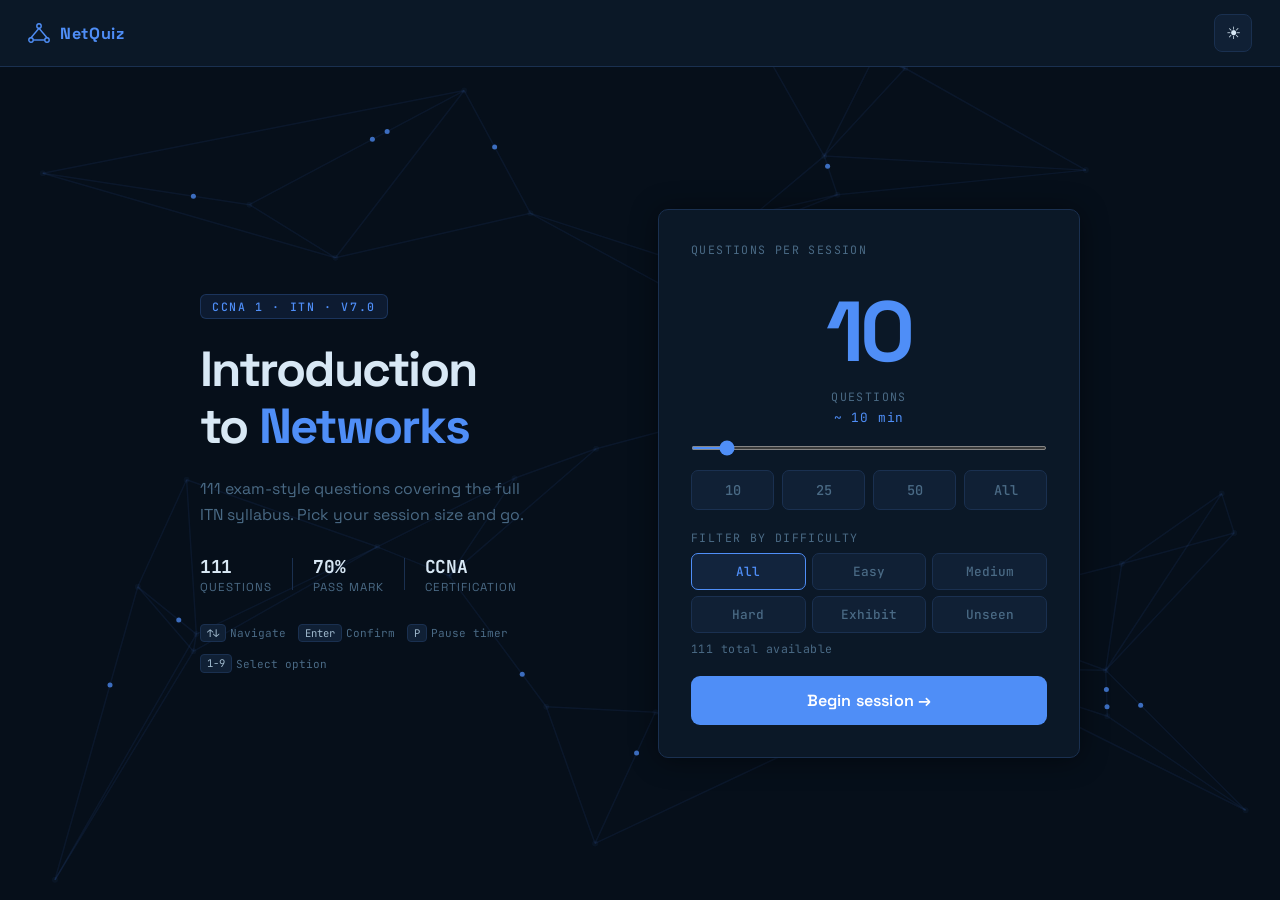
==== quiz-app/index.html @ 6df61c9c "Add Unseen badge to quiz card for unrated questions Shows a blue 'New' badge in the difficulty row w" ====
<!DOCTYPE html>
<html lang="en" data-theme="dark">
<head>
  <meta charset="UTF-8" />
  <meta name="viewport" content="width=device-width, initial-scale=1.0" />
  <title>NetQuiz — CCNA1</title>
  <link rel="preconnect" href="https://fonts.googleapis.com">
  <link rel="preconnect" href="https://fonts.gstatic.com" crossorigin>
  <link href="https://fonts.googleapis.com/css2?family=Space+Grotesk:wght@400;500;600;700&family=JetBrains+Mono:wght@400;500;700&display=swap" rel="stylesheet">
  <link rel="stylesheet" href="style.css" />
</head>
<body>
  <canvas id="bg-canvas"></canvas>

  <header class="site-header">
    <div class="logo">
      <svg width="22" height="22" viewBox="0 0 22 22" fill="none" aria-hidden="true">
        <circle cx="11" cy="4"  r="2.2" stroke="currentColor" stroke-width="1.4"/>
        <circle cx="3"  cy="18" r="2.2" stroke="currentColor" stroke-width="1.4"/>
        <circle cx="19" cy="18" r="2.2" stroke="currentColor" stroke-width="1.4"/>
        <line x1="11" y1="6.2" x2="3"  y2="15.8" stroke="currentColor" stroke-width="1.4"/>
        <line x1="11" y1="6.2" x2="19" y2="15.8" stroke="currentColor" stroke-width="1.4"/>
        <line x1="5.2" y1="18" x2="16.8" y2="18" stroke="currentColor" stroke-width="1.4"/>
      </svg>
      <span>NetQuiz</span>
    </div>
    <button id="theme-toggle" class="theme-btn" aria-label="Toggle theme">
      <span class="icon-sun">☀</span>
      <span class="icon-moon">☽</span>
    </button>
  </header>

  <!-- ── START SCREEN ── -->
  <main id="screen-start" class="screen active">
    <div class="start-layout">

      <div class="start-info">
        <span class="course-tag">CCNA 1 · ITN · v7.0</span>
        <h1>Introduction<br>to <em>Networks</em></h1>
        <p class="start-desc">111 exam-style questions covering the full ITN syllabus. Pick your session size and go.</p>
        <div class="start-stats">
          <div class="start-stat">
            <span class="stat-num">111</span>
            <span class="stat-lbl">questions</span>
          </div>
          <div class="stat-divider"></div>
          <div class="start-stat">
            <span class="stat-num">70%</span>
            <span class="stat-lbl">pass mark</span>
          </div>
          <div class="stat-divider"></div>
          <div class="start-stat">
            <span class="stat-num">CCNA</span>
            <span class="stat-lbl">certification</span>
          </div>
        </div>
        <div class="shortcuts-hint">
          <span class="shortcut"><kbd>↑↓</kbd> Navigate</span>
          <span class="shortcut"><kbd>Enter</kbd> Confirm</span>
          <span class="shortcut"><kbd>P</kbd> Pause timer</span>
          <span class="shortcut"><kbd>1-9</kbd> Select option</span>
        </div>
      </div>

      <div class="start-picker card">
        <p class="picker-label">Questions per session</p>
        <div class="big-count-wrap">
          <input type="number" id="q-count" min="1" max="111" value="10" />
          <span class="big-count-unit">questions</span>
          <span id="time-estimate" class="time-estimate">~ 10 min</span>
        </div>
        <input type="range" id="q-slider" min="1" max="111" value="10" />
        <div class="quick-picks">
          <button class="pick-btn" data-n="10">10</button>
          <button class="pick-btn" data-n="25">25</button>
          <button class="pick-btn" data-n="50">50</button>
          <button class="pick-btn" data-n="111">All</button>
        </div>
        <div class="diff-filter-wrap">
          <p class="picker-label">Filter by difficulty</p>
          <div class="diff-filter-btns">
            <button class="diff-filter-btn active" data-diff="all">All</button>
            <button class="diff-filter-btn" data-diff="easy">Easy</button>
            <button class="diff-filter-btn" data-diff="medium">Medium</button>
            <button class="diff-filter-btn" data-diff="hard">Hard</button>
            <button class="diff-filter-btn" data-diff="exhibit">Exhibit</button>
            <button class="diff-filter-btn" data-diff="unseen">Unseen</button>
          </div>
          <span id="diff-avail" class="diff-avail">111 total available</span>
        </div>
        <button id="start-btn" class="btn-primary">Begin session →</button>
      </div>

    </div>
  </main>

  <!-- ── QUIZ SCREEN ── -->
  <main id="screen-quiz" class="screen">
    <div class="quiz-topbar">
      <button id="exit-btn" class="exit-btn" title="Exit quiz">❮</button>
      <button id="nav-prev-btn" class="nav-btn" title="Previous question">◀</button>
      <span id="q-counter" class="q-counter">01 / 10</span>
      <button id="nav-next-btn" class="nav-btn" title="Next question">▶</button>
      <div class="progress-track">
        <div id="progress-fill" class="progress-fill"></div>
      </div>
      <div class="live-tally">
        <span id="q-score-live" class="score-live">✓ 0</span>
        <span id="q-wrong-live" class="wrong-live">✗ 0</span>
        <span class="tally-divider"></span>
        <button id="timer-toggle-btn" class="timer-toggle-btn" title="Toggle countdown timer">⏱</button>
        <button id="timer-pause-btn" class="timer-pause-btn" title="Pause/Resume timer" style="display:none;">❚❚</button>
        <span id="q-timer" class="q-timer">10:00</span>
      </div>
    </div>

    <div class="card quiz-card">
      <p id="multi-hint" class="multi-hint hidden">Select all that apply</p>
      <h2 id="q-text" class="q-text"></h2>
      <div id="options-wrap" class="options-wrap"></div>
      <div id="explanation-wrap" class="explanation-wrap" style="display:none;">
        <p id="explanation-text" class="explanation-text"></p>
      </div>
      <div id="diff-rate-wrap" class="diff-rate-wrap">
        <span class="diff-rate-label">Difficulty</span>
        <button class="diff-rate-btn" data-diff="easy">Easy</button>
        <button class="diff-rate-btn" data-diff="medium">Medium</button>
        <button class="diff-rate-btn" data-diff="hard">Hard</button>
        <span id="exhibit-badge" class="exhibit-badge" style="display:none;">Exhibit</span>
        <span id="unseen-badge" class="unseen-badge" style="display:none;">New</span>
      </div>
      <button id="next-btn" class="btn-primary" disabled>Confirm →</button>
    </div>
  </main>

  <!-- ── RESULTS SCREEN ── -->
  <main id="screen-results" class="screen">
    <div class="card results-card">
      <p id="res-eyebrow" class="results-eyebrow">Session complete</p>
      <div class="score-ring-wrap">
        <svg class="score-ring" viewBox="0 0 120 120">
          <circle class="ring-track" cx="60" cy="60" r="52" />
          <circle id="ring-fill" class="ring-fill" cx="60" cy="60" r="52" />
        </svg>
        <div class="score-inner">
          <span id="res-pct">0%</span>
          <small id="res-fraction">0 / 0</small>
        </div>
      </div>
      <p id="res-message" class="res-message"></p>
      <div id="wrong-list" class="wrong-list"></div>
      <div id="session-history-section" class="session-history-section" style="display:none;">
        <p class="session-history-label">Recent sessions</p>
        <div id="session-history-list" class="session-history-list"></div>
      </div>
      <div class="results-actions">
        <button id="retry-btn" class="btn-primary">Retry</button>
        <button id="new-btn" class="btn-secondary">New quiz</button>
      </div>
      <button id="export-btn" class="btn-export">↓ Export difficulty ratings</button>
    </div>
  </main>

  <script src="difficulty-data.js"></script>
  <script src="explanations.js"></script>
  <script src="app.js"></script>
</body>
</html>
---- quiz-app/style.css ----
/* ─────────────────────────────────────────
   TOKENS — deep navy dark / cool-grey light
   ───────────────────────────────────────── */
:root {
  --bg:             #060F1A;
  --surface:        #0B1827;
  --surface-2:      #102035;
  --border:         #1A3050;
  --text:           #D8E8F5;
  --text-2:         #A0BACE;
  --text-muted:     #4A6A85;
  --accent:         #4F8EF7;
  --accent-dim:     #2B6EE0;
  --accent-ghost:   rgba(79, 142, 247, 0.10);
  --correct:        #34D399;
  --correct-ghost:  rgba(52, 211, 153, 0.10);
  --incorrect:      #F87171;
  --incorrect-ghost:rgba(248, 113, 113, 0.10);
  --radius:         10px;
  --shadow:         0 2px 28px rgba(0, 0, 0, 0.45);
  --font-display:   'Space Grotesk', system-ui, sans-serif;
  --font-mono:      'JetBrains Mono', 'Courier New', monospace;
  --transition:     0.2s ease;
}

[data-theme="light"] {
  --bg:             #EBF2FB;
  --surface:        #FFFFFF;
  --surface-2:      #E0EAF6;
  --border:         #BFD0E6;
  --text:           #071120;
  --text-2:         #1E3A5F;
  --text-muted:     #5B7896;
  --accent:         #1D5FE8;
  --accent-dim:     #1449C4;
  --accent-ghost:   rgba(29, 95, 232, 0.08);
  --correct:        #059669;
  --correct-ghost:  rgba(5, 150, 105, 0.08);
  --incorrect:      #DC2626;
  --incorrect-ghost:rgba(220, 38, 38, 0.08);
  --shadow:         0 2px 20px rgba(0, 30, 80, 0.10);
}

/* ─────────────────────────────────────────
   RESET & BASE
   ───────────────────────────────────────── */
*, *::before, *::after {
  box-sizing: border-box;
  margin: 0;
  padding: 0;
}

html { font-size: 17px; }

body {
  font-family: var(--font-display);
  background: var(--bg);
  color: var(--text);
  min-height: 100vh;
  display: flex;
  flex-direction: column;
  transition: background var(--transition), color var(--transition);
  overflow-x: hidden;
}

/* ─────────────────────────────────────────
   CANVAS
   ───────────────────────────────────────── */
#bg-canvas {
  position: fixed;
  inset: 0;
  z-index: 0;
  pointer-events: none;
  opacity: 0.75;
  transition: opacity var(--transition);
}
[data-theme="light"] #bg-canvas { opacity: 0.45; }

/* ─────────────────────────────────────────
   HEADER
   ───────────────────────────────────────── */
.site-header {
  position: relative;
  z-index: 10;
  display: flex;
  align-items: center;
  justify-content: space-between;
  padding: 14px 28px;
  border-bottom: 1px solid var(--border);
  background: var(--surface);
  transition: background var(--transition), border-color var(--transition);
}

.logo {
  display: flex;
  align-items: center;
  gap: 10px;
  font-family: var(--font-display);
  font-weight: 700;
  font-size: 0.95rem;
  color: var(--accent);
  letter-spacing: 0.04em;
}

.theme-btn {
  background: var(--surface-2);
  border: 1px solid var(--border);
  border-radius: 8px;
  width: 38px;
  height: 38px;
  cursor: pointer;
  font-size: 1rem;
  display: flex;
  align-items: center;
  justify-content: center;
  color: var(--text);
  transition: background var(--transition), border-color var(--transition);
}
.theme-btn:hover { background: var(--border); }

[data-theme="dark"] .icon-sun  { display: block; }
[data-theme="dark"] .icon-moon { display: none;  }
[data-theme="light"] .icon-sun  { display: none;  }
[data-theme="light"] .icon-moon { display: block; }

/* ─────────────────────────────────────────
   SCREENS
   ───────────────────────────────────────── */
.screen {
  display: none;
  flex: 1;
  position: relative;
  z-index: 5;
}
.screen.active { display: flex; }

/* ─────────────────────────────────────────
   CARD
   ───────────────────────────────────────── */
.card {
  background: var(--surface);
  border: 1px solid var(--border);
  border-radius: var(--radius);
  box-shadow: var(--shadow);
  transition: background var(--transition), border-color var(--transition);
}

/* ─────────────────────────────────────────
   BUTTONS
   ───────────────────────────────────────── */
.btn-primary {
  display: flex;
  align-items: center;
  justify-content: center;
  background: var(--accent);
  color: #fff;
  border: none;
  border-radius: 9px;
  padding: 14px 24px;
  font-family: var(--font-display);
  font-size: 0.95rem;
  font-weight: 600;
  cursor: pointer;
  width: 100%;
  letter-spacing: 0.01em;
  transition: background var(--transition), transform 0.1s, opacity var(--transition);
}
.btn-primary:hover:not(:disabled) {
  background: var(--accent-dim);
  transform: translateY(-1px);
}
.btn-primary:active:not(:disabled) { transform: translateY(0); }
.btn-primary:disabled { opacity: 0.32; cursor: not-allowed; }

.btn-secondary {
  display: flex;
  align-items: center;
  justify-content: center;
  background: transparent;
  color: var(--text);
  border: 1px solid var(--border);
  border-radius: 9px;
  padding: 14px 24px;
  font-family: var(--font-display);
  font-size: 0.95rem;
  font-weight: 600;
  cursor: pointer;
  width: 100%;
  transition: background var(--transition), border-color var(--transition);
}
.btn-secondary:hover {
  background: var(--surface-2);
  border-color: var(--text-muted);
}

/* ═══════════════════════════════════════════
   START SCREEN — two-column layout
   ═══════════════════════════════════════════ */
#screen-start {
  align-items: center;
  justify-content: center;
  padding: 48px 24px;
}

.start-layout {
  display: grid;
  grid-template-columns: 1fr 1fr;
  gap: 36px;
  width: 100%;
  max-width: 880px;
  align-items: center;
}

/* Left: course info */
.start-info {
  display: flex;
  flex-direction: column;
  gap: 22px;
}

.course-tag {
  display: inline-block;
  font-family: var(--font-mono);
  font-size: 0.68rem;
  font-weight: 500;
  letter-spacing: 0.14em;
  text-transform: uppercase;
  color: var(--accent);
  background: var(--accent-ghost);
  border: 1px solid rgba(79, 142, 247, 0.22);
  border-radius: 6px;
  padding: 4px 11px;
  align-self: flex-start;
}
[data-theme="light"] .course-tag {
  border-color: rgba(29, 95, 232, 0.18);
}

.start-info h1 {
  font-size: clamp(2.1rem, 4.5vw, 2.9rem);
  font-weight: 700;
  line-height: 1.15;
  letter-spacing: -0.035em;
  color: var(--text);
}
.start-info h1 em {
  font-style: normal;
  color: var(--accent);
}

.start-desc {
  font-size: 0.93rem;
  color: var(--text-muted);
  line-height: 1.65;
  max-width: 340px;
}

.start-stats {
  display: flex;
  align-items: center;
  gap: 20px;
  padding-top: 4px;
}

.stat-divider {
  width: 1px;
  height: 32px;
  background: var(--border);
  flex-shrink: 0;
}

.start-stat {
  display: flex;
  flex-direction: column;
  gap: 2px;
}

.stat-num {
  font-family: var(--font-mono);
  font-size: 1.05rem;
  font-weight: 700;
  color: var(--text);
  letter-spacing: -0.02em;
}

.stat-lbl {
  font-size: 0.68rem;
  color: var(--text-muted);
  text-transform: uppercase;
  letter-spacing: 0.09em;
}

.shortcuts-hint {
  display: flex;
  flex-wrap: wrap;
  gap: 12px;
  padding-top: 8px;
}

.shortcut {
  font-family: var(--font-mono);
  font-size: 0.65rem;
  color: var(--text-muted);
  display: flex;
  align-items: center;
  gap: 4px;
}

.shortcut kbd {
  background: var(--surface-2);
  border: 1px solid var(--border);
  border-radius: 4px;
  padding: 1px 6px;
  font-family: var(--font-mono);
  font-size: 0.62rem;
  color: var(--text-2);
  line-height: 1.4;
}

/* Right: picker card */
.start-picker {
  padding: 32px;
  display: flex;
  flex-direction: column;
  gap: 20px;
}

.picker-label {
  font-family: var(--font-mono);
  font-size: 0.68rem;
  text-transform: uppercase;
  letter-spacing: 0.12em;
  color: var(--text-muted);
}

/* Big editable number IS the input */
.big-count-wrap {
  display: flex;
  flex-direction: column;
  align-items: center;
  gap: 3px;
}

#q-count {
  font-family: var(--font-display);
  font-size: 5rem;
  font-weight: 700;
  line-height: 1;
  color: var(--accent);
  background: transparent;
  border: none;
  outline: none;
  text-align: center;
  width: 100%;
  -moz-appearance: textfield;
  cursor: pointer;
  letter-spacing: -0.04em;
  transition: color var(--transition);
}
#q-count:focus { color: var(--text); }
#q-count::-webkit-outer-spin-button,
#q-count::-webkit-inner-spin-button { -webkit-appearance: none; }

.big-count-unit {
  font-family: var(--font-mono);
  font-size: 0.68rem;
  text-transform: uppercase;
  letter-spacing: 0.12em;
  color: var(--text-muted);
}

.time-estimate {
  font-family: var(--font-mono);
  font-size: 0.75rem;
  color: var(--accent);
  letter-spacing: 0.06em;
  margin-top: 2px;
}

/* Slider */
input[type="range"] {
  width: 100%;
  height: 4px;
  accent-color: var(--accent);
  cursor: pointer;
  border-radius: 99px;
}

/* Quick picks */
.quick-picks {
  display: grid;
  grid-template-columns: repeat(4, 1fr);
  gap: 8px;
}

.pick-btn {
  background: var(--surface-2);
  border: 1px solid var(--border);
  border-radius: 7px;
  color: var(--text-muted);
  padding: 10px 4px;
  font-family: var(--font-mono);
  font-size: 0.8rem;
  font-weight: 500;
  cursor: pointer;
  text-align: center;
  transition: background var(--transition), color var(--transition), border-color var(--transition);
}
.pick-btn:hover {
  background: var(--accent-ghost);
  border-color: rgba(79, 142, 247, 0.35);
  color: var(--accent);
}
[data-theme="light"] .pick-btn:hover {
  border-color: rgba(29, 95, 232, 0.30);
}

/* ═══════════════════════════════════════════
   QUIZ SCREEN
   ═══════════════════════════════════════════ */
#screen-quiz {
  flex-direction: column;
  align-items: center;
  padding: 28px 16px 48px;
}

/* Exit button — lives in the topbar row */
.exit-btn {
  flex-shrink: 0;
  background: transparent;
  border: 1.5px solid var(--border);
  border-radius: 8px;
  color: var(--text-muted);
  font-family: var(--font-mono);
  font-size: 1.15rem;
  font-weight: 700;
  padding: 7px 14px;
  cursor: pointer;
  transition: background var(--transition), color var(--transition), border-color var(--transition);
  letter-spacing: 0.02em;
  line-height: 1;
}
.exit-btn:hover {
  background: var(--incorrect-ghost);
  border-color: rgba(248, 113, 113, 0.35);
  color: var(--incorrect);
}

/* Nav arrows — left/right question traversal */
.nav-btn {
  flex-shrink: 0;
  background: transparent;
  border: 1.5px solid var(--border);
  border-radius: 8px;
  color: var(--text-muted);
  font-family: var(--font-mono);
  font-size: 0.95rem;
  font-weight: 700;
  padding: 7px 10px;
  cursor: pointer;
  transition: background var(--transition), color var(--transition), border-color var(--transition);
  line-height: 1;
  min-width: 36px;
}
.nav-btn:hover:not(:disabled) {
  background: var(--accent-ghost);
  border-color: rgba(79, 142, 247, 0.35);
  color: var(--accent);
}
.nav-btn:disabled {
  opacity: 0.25;
  cursor: not-allowed;
}
.nav-btn.unanswered {
  border-color: rgba(248, 113, 113, 0.45);
  color: var(--incorrect);
  animation: nav-pulse 1.8s ease-in-out infinite;
}
@keyframes nav-pulse {
  0%, 100% { box-shadow: 0 0 0 0 rgba(248, 113, 113, 0.25); }
  50% { box-shadow: 0 0 0 4px rgba(248, 113, 113, 0.08); }
}

/* Topbar: counter + progress + live tally */
.quiz-topbar {
  display: flex;
  align-items: center;
  gap: 14px;
  width: 100%;
  max-width: 680px;
  margin-bottom: 20px;
  padding: 0 2px;
}

.q-counter {
  font-family: var(--font-mono);
  font-size: 0.75rem;
  font-weight: 500;
  color: var(--text-muted);
  white-space: nowrap;
  min-width: 58px;
  letter-spacing: 0.04em;
}

.progress-track {
  flex: 1;
  height: 3px;
  background: var(--border);
  border-radius: 99px;
  overflow: hidden;
}

.progress-fill {
  height: 100%;
  background: var(--accent);
  border-radius: 99px;
  transition: width 0.45s cubic-bezier(0.4, 0, 0.2, 1);
  width: 0%;
}

.live-tally {
  display: flex;
  gap: 12px;
  align-items: center;
}

.score-live {
  font-family: var(--font-mono);
  font-size: 0.75rem;
  font-weight: 700;
  color: var(--correct);
  white-space: nowrap;
  letter-spacing: 0.04em;
}

.wrong-live {
  font-family: var(--font-mono);
  font-size: 0.75rem;
  font-weight: 700;
  color: var(--incorrect);
  white-space: nowrap;
  letter-spacing: 0.04em;
}

.tally-divider {
  width: 1px;
  height: 12px;
  background: var(--border);
  flex-shrink: 0;
}

.timer-toggle-btn {
  background: transparent;
  border: none;
  cursor: pointer;
  font-size: 0.85rem;
  color: var(--text-muted);
  padding: 2px 3px;
  border-radius: 4px;
  line-height: 1;
  transition: color var(--transition), background var(--transition);
  flex-shrink: 0;
}
.timer-toggle-btn:hover { background: var(--surface-2); color: var(--text); }
.timer-toggle-btn.active { color: var(--accent); }

.timer-pause-btn {
  background: transparent;
  border: none;
  cursor: pointer;
  font-size: 0.85rem;
  color: var(--text-muted);
  padding: 2px 3px;
  border-radius: 4px;
  line-height: 1;
  transition: color var(--transition), background var(--transition);
  flex-shrink: 0;
}
.timer-pause-btn:hover { background: var(--surface-2); color: var(--text); }
.timer-pause-btn.paused { color: var(--accent); }

.q-timer {
  font-family: var(--font-mono);
  font-size: 0.75rem;
  font-weight: 500;
  color: var(--text-muted);
  white-space: nowrap;
  letter-spacing: 0.06em;
  transition: color var(--transition);
}
.q-timer.expired { color: var(--incorrect); font-weight: 700; }

/* Quiz card */
.quiz-card {
  width: 100%;
  max-width: 680px;
  padding: 36px 36px 32px;
  display: flex;
  flex-direction: column;
}

/* Multi-select hint */
.multi-hint {
  font-family: var(--font-mono);
  font-size: 0.65rem;
  text-transform: uppercase;
  letter-spacing: 0.12em;
  color: var(--accent);
  background: var(--accent-ghost);
  border: 1px solid rgba(79, 142, 247, 0.22);
  border-radius: 5px;
  padding: 3px 10px;
  display: inline-block;
  align-self: flex-start;
  margin-bottom: 18px;
}
.multi-hint.hidden { display: none; }
[data-theme="light"] .multi-hint { border-color: rgba(29, 95, 232, 0.18); }

/* Question text */
.q-text {
  font-family: var(--font-display);
  font-size: 1.08rem;
  font-weight: 600;
  line-height: 1.65;
  color: var(--text);
  margin-bottom: 26px;
}

/* ─────────────────────────────────────────
   OPTION CARDS — signature left-border indicator
   ───────────────────────────────────────── */
.options-wrap {
  display: flex;
  flex-direction: column;
  gap: 8px;
  margin-bottom: 28px;
}

.option-label {
  display: flex;
  align-items: flex-start;
  gap: 14px;
  padding: 13px 16px;
  border: 1px solid var(--border);
  border-left: 3px solid transparent;
  border-radius: 8px;
  cursor: pointer;
  transition:
    background var(--transition),
    border-left-color var(--transition),
    border-color var(--transition);
  line-height: 1.55;
  font-size: 0.92rem;
  color: var(--text);
  user-select: none;
}
.option-label input { display: none; }

.option-label:hover:not(.locked) {
  background: var(--surface-2);
  border-left-color: var(--text-muted);
}

/* Option letter badge */
.option-letter {
  flex-shrink: 0;
  display: flex;
  align-items: center;
  justify-content: center;
  width: 26px;
  height: 26px;
  border-radius: 6px;
  background: var(--surface-2);
  border: 1px solid var(--border);
  font-family: var(--font-mono);
  font-size: 0.72rem;
  font-weight: 700;
  color: var(--text-muted);
  transition:
    background var(--transition),
    color var(--transition),
    border-color var(--transition);
  margin-top: 1px;
}

/* Selected — signal blue */
.option-label.selected {
  border-color: var(--accent);
  background: rgba(79, 142, 247, 0.08);
  box-shadow: inset 0 0 0 1px var(--accent);
}

.option-label.keyboard-focus {
  border-color: var(--accent);
  background: rgba(79, 142, 247, 0.04);
  box-shadow: inset 0 0 0 1px rgba(79, 142, 247, 0.3);
}

.option-label.keyboard-focus.selected {
  border-color: var(--accent);
  background: rgba(79, 142, 247, 0.1);
  box-shadow: inset 0 0 0 1px var(--accent);
}
[data-theme="light"] .option-label.selected {
  border-color: rgba(29, 95, 232, 0.22);
}
.option-label.selected .option-letter {
  background: var(--accent);
  border-color: var(--accent);
  color: #fff;
}

/* Correct reveal — emerald */
.option-label.correct {
  background: var(--correct-ghost);
  border-left-color: var(--correct);
  border-color: rgba(52, 211, 153, 0.25);
}
[data-theme="light"] .option-label.correct {
  border-color: rgba(5, 150, 105, 0.22);
}
.option-label.correct .option-letter {
  background: var(--correct);
  border-color: var(--correct);
  color: #fff;
}

/* Incorrect reveal — red */
.option-label.incorrect {
  background: var(--incorrect-ghost);
  border-left-color: var(--incorrect);
  border-color: rgba(248, 113, 113, 0.25);
}
[data-theme="light"] .option-label.incorrect {
  border-color: rgba(220, 38, 38, 0.20);
}
.option-label.incorrect .option-letter {
  background: var(--incorrect);
  border-color: var(--incorrect);
  color: #fff;
}

.option-label.locked { cursor: default; }

/* ═══════════════════════════════════════════
   RESULTS SCREEN
   ═══════════════════════════════════════════ */
#screen-results {
  align-items: center;
  justify-content: center;
  padding: 32px 16px;
}

.results-card {
  width: 100%;
  max-width: 640px;
  padding: 44px 40px 40px;
  display: flex;
  flex-direction: column;
  align-items: center;
  text-align: center;
}

.results-eyebrow {
  font-family: var(--font-mono);
  font-size: 0.68rem;
  text-transform: uppercase;
  letter-spacing: 0.14em;
  color: var(--text-muted);
  margin-bottom: 28px;
}

/* Score ring */
.score-ring-wrap {
  position: relative;
  display: inline-block;
  margin-bottom: 20px;
}

.score-ring {
  width: 150px;
  height: 150px;
  transform: rotate(-90deg);
}

.ring-track {
  fill: none;
  stroke: var(--border);
  stroke-width: 7;
}

.ring-fill {
  fill: none;
  stroke: var(--accent);
  stroke-width: 7;
  stroke-linecap: round;
  stroke-dasharray: 327;
  stroke-dashoffset: 327;
  transition: stroke-dashoffset 1s cubic-bezier(0.4, 0, 0.2, 1), stroke 0.4s;
}

.score-inner {
  position: absolute;
  inset: 0;
  display: flex;
  flex-direction: column;
  align-items: center;
  justify-content: center;
  gap: 3px;
}

#res-pct {
  font-family: var(--font-display);
  font-size: 2.1rem;
  font-weight: 700;
  color: var(--text);
  letter-spacing: -0.04em;
}

#res-fraction {
  font-family: var(--font-mono);
  font-size: 0.7rem;
  color: var(--text-muted);
  letter-spacing: 0.04em;
}

/* Pass/fail message */
.res-message {
  font-size: 0.9rem;
  color: var(--text-muted);
  margin-bottom: 28px;
  display: flex;
  align-items: center;
  justify-content: center;
  gap: 10px;
  flex-wrap: wrap;
  line-height: 1.6;
}

.pass-badge {
  display: inline-block;
  font-family: var(--font-mono);
  font-size: 0.68rem;
  font-weight: 700;
  letter-spacing: 0.14em;
  text-transform: uppercase;
  padding: 4px 12px;
  border-radius: 5px;
}

.pass-badge.pass {
  background: var(--correct-ghost);
  border: 1px solid rgba(52, 211, 153, 0.35);
  color: var(--correct);
}
[data-theme="light"] .pass-badge.pass {
  border-color: rgba(5, 150, 105, 0.30);
}

.pass-badge.fail {
  background: var(--incorrect-ghost);
  border: 1px solid rgba(248, 113, 113, 0.35);
  color: var(--incorrect);
}
[data-theme="light"] .pass-badge.fail {
  border-color: rgba(220, 38, 38, 0.28);
}

/* Wrong answers list */
.wrong-list {
  width: 100%;
  text-align: left;
  margin-bottom: 28px;
  max-height: 380px;
  overflow-y: auto;
  scrollbar-width: thin;
  scrollbar-color: var(--border) transparent;
  display: flex;
  flex-direction: column;
  gap: 10px;
}

.wrong-item {
  border: 1px solid var(--border);
  border-left: 3px solid var(--incorrect);
  border-radius: 8px;
  padding: 14px 16px;
  background: var(--surface-2);
}

.wrong-item-q {
  font-size: 0.85rem;
  font-weight: 600;
  color: var(--text);
  line-height: 1.55;
  margin-bottom: 12px;
}

.q-num {
  font-family: var(--font-mono);
  font-size: 0.68rem;
  color: var(--text-muted);
  display: block;
  margin-bottom: 4px;
  letter-spacing: 0.06em;
}

.answer-label {
  font-family: var(--font-mono);
  font-size: 0.65rem;
  text-transform: uppercase;
  letter-spacing: 0.1em;
  color: var(--text-muted);
  display: block;
  margin-bottom: 6px;
}

.answer-pill {
  display: inline-flex;
  border-radius: 5px;
  padding: 3px 9px;
  font-family: var(--font-mono);
  font-size: 0.76rem;
  margin: 2px 3px 2px 0;
  line-height: 1.5;
}

.pill-yours {
  background: var(--incorrect-ghost);
  border: 1px solid rgba(248, 113, 113, 0.28);
  color: var(--incorrect);
}
[data-theme="light"] .pill-yours {
  border-color: rgba(220, 38, 38, 0.22);
}

.pill-correct {
  background: var(--correct-ghost);
  border: 1px solid rgba(52, 211, 153, 0.28);
  color: var(--correct);
}
[data-theme="light"] .pill-correct {
  border-color: rgba(5, 150, 105, 0.22);
}

/* Results action buttons */
.results-actions {
  display: flex;
  gap: 12px;
  width: 100%;
}
.results-actions .btn-primary,
.results-actions .btn-secondary { flex: 1; }

/* Session history */
.session-history-section {
  width: 100%;
  margin-bottom: 20px;
  border-top: 1px solid var(--border);
  padding-top: 16px;
}

.session-history-label {
  font-family: var(--font-mono);
  font-size: 0.68rem;
  text-transform: uppercase;
  letter-spacing: 0.12em;
  color: var(--text-muted);
  margin-bottom: 10px;
  text-align: center;
}

.session-history-list {
  display: flex;
  flex-direction: column;
  gap: 6px;
  max-height: 180px;
  overflow-y: auto;
  scrollbar-width: thin;
  scrollbar-color: var(--border) transparent;
}

.session-history-item {
  display: flex;
  justify-content: space-between;
  align-items: center;
  padding: 8px 12px;
  border: 1px solid var(--border);
  border-radius: 6px;
  font-family: var(--font-mono);
  font-size: 0.7rem;
  background: var(--surface-2);
}

.session-history-date {
  color: var(--text-muted);
  white-space: nowrap;
}

.session-history-score {
  font-weight: 700;
}

.session-history-score.pass {
  color: var(--correct);
}

.session-history-score.fail {
  color: var(--incorrect);
}

/* ═══════════════════════════════════════════
   DIFFICULTY — colours, filter, rater, export
   ═══════════════════════════════════════════ */
:root {
  --diff-easy:            var(--correct);
  --diff-easy-ghost:      var(--correct-ghost);
  --diff-medium:          #FBBF24;
  --diff-medium-ghost:    rgba(251, 191, 36, 0.10);
  --diff-hard:            var(--incorrect);
  --diff-hard-ghost:      var(--incorrect-ghost);
  --diff-exhibit:         #A78BFA;
  --diff-exhibit-ghost:   rgba(167, 139, 250, 0.12);
  --diff-unseen:          #60A5FA;
  --diff-unseen-ghost:    rgba(96, 165, 250, 0.12);
}

/* ── Start screen filter ── */
.diff-filter-wrap {
  display: flex;
  flex-direction: column;
  gap: 8px;
}

.diff-filter-btns {
  display: grid;
  grid-template-columns: repeat(3, 1fr);
  gap: 6px;
}

.diff-filter-btn {
  background: var(--surface-2);
  border: 1px solid var(--border);
  border-radius: 7px;
  color: var(--text-muted);
  padding: 9px 4px;
  font-family: var(--font-mono);
  font-size: 0.75rem;
  font-weight: 500;
  cursor: pointer;
  text-align: center;
  transition: background var(--transition), color var(--transition), border-color var(--transition);
}
.diff-filter-btn.active[data-diff="all"] {
  background: var(--accent-ghost); border-color: var(--accent); color: var(--accent);
}
.diff-filter-btn.active[data-diff="easy"] {
  background: var(--diff-easy-ghost); border-color: var(--diff-easy); color: var(--diff-easy);
}
.diff-filter-btn.active[data-diff="medium"] {
  background: var(--diff-medium-ghost); border-color: var(--diff-medium); color: var(--diff-medium);
}
.diff-filter-btn.active[data-diff="hard"] {
  background: var(--diff-hard-ghost); border-color: var(--diff-hard); color: var(--diff-hard);
}
.diff-filter-btn.active[data-diff="exhibit"] {
  background: var(--diff-exhibit-ghost); border-color: var(--diff-exhibit); color: var(--diff-exhibit);
}
.diff-filter-btn.active[data-diff="unseen"] {
  background: var(--diff-unseen-ghost); border-color: var(--diff-unseen); color: var(--diff-unseen);
}

.diff-avail {
  font-family: var(--font-mono);
  font-size: 0.68rem;
  color: var(--text-muted);
  letter-spacing: 0.04em;
}

/* ── Quiz screen rater ── */
.diff-rate-wrap {
  display: flex;
  align-items: center;
  gap: 10px;
  margin-bottom: 20px;
  padding: 8px 12px;
  background: var(--surface-2);
  border: 1px solid var(--border);
  border-radius: 8px;
}

.diff-rate-label {
  font-family: var(--font-mono);
  font-size: 0.65rem;
  text-transform: uppercase;
  letter-spacing: 0.10em;
  color: var(--text-muted);
  white-space: nowrap;
  flex-shrink: 0;
}

.diff-rate-btn {
  flex: 1;
  background: transparent;
  border: 1px solid var(--border);
  border-radius: 6px;
  color: var(--text-muted);
  padding: 5px 8px;
  font-family: var(--font-mono);
  font-size: 0.72rem;
  font-weight: 500;
  cursor: pointer;
  text-align: center;
  transition: background var(--transition), color var(--transition), border-color var(--transition);
}
.diff-rate-btn:hover:not(.active) { background: var(--surface); }
.diff-rate-btn.active[data-diff="easy"] {
  background: var(--diff-easy-ghost); border-color: var(--diff-easy); color: var(--diff-easy);
}
.diff-rate-btn.active[data-diff="medium"] {
  background: var(--diff-medium-ghost); border-color: var(--diff-medium); color: var(--diff-medium);
}
.diff-rate-btn.active[data-diff="hard"] {
  background: var(--diff-hard-ghost); border-color: var(--diff-hard); color: var(--diff-hard);
}

.exhibit-badge {
  flex-shrink: 0;
  background: var(--diff-exhibit-ghost);
  border: 1px solid var(--diff-exhibit);
  border-radius: 6px;
  color: var(--diff-exhibit);
  padding: 5px 8px;
  font-family: var(--font-mono);
  font-size: 0.72rem;
  font-weight: 500;
  text-align: center;
}

.unseen-badge {
  flex-shrink: 0;
  background: var(--diff-unseen-ghost);
  border: 1px solid var(--diff-unseen);
  border-radius: 6px;
  color: var(--diff-unseen);
  padding: 5px 8px;
  font-family: var(--font-mono);
  font-size: 0.72rem;
  font-weight: 500;
  text-align: center;
}

/* ── Explanation (shown on wrong answer) ── */
.explanation-wrap {
  background: rgba(239, 68, 68, 0.08);
  border: 1px solid rgba(239, 68, 68, 0.30);
  border-radius: 8px;
  padding: 12px 16px;
  margin-bottom: 16px;
}

.explanation-text {
  font-size: 0.88rem;
  line-height: 1.55;
  color: var(--text);
  margin: 0;
}

/* ── Export button ── */
.btn-export {
  background: none;
  border: none;
  color: var(--text-muted);
  font-family: var(--font-mono);
  font-size: 0.68rem;
  letter-spacing: 0.04em;
  cursor: pointer;
  padding: 6px 0 2px;
  margin-top: 4px;
  text-decoration: underline;
  text-underline-offset: 3px;
  transition: color var(--transition);
}
.btn-export:hover { color: var(--text); }

/* ═══════════════════════════════════════════
   MATCHING — two-column drag-to-connect
   ═══════════════════════════════════════════ */
.matching-wrap {
  display: grid;
  grid-template-columns: 1fr 1fr;
  gap: 20px;
  margin-bottom: 28px;
  position: relative;
}

.matching-col {
  display: flex;
  flex-direction: column;
  gap: 8px;
}

.matching-col-header {
  font-family: var(--font-mono);
  font-size: 0.65rem;
  text-transform: uppercase;
  letter-spacing: 0.12em;
  color: var(--text-muted);
  text-align: center;
  padding: 6px 0 4px;
  border-bottom: 1px solid var(--border);
  margin-bottom: 4px;
}

.matching-item {
  border: 1px solid var(--border);
  border-radius: 8px;
  padding: 12px 14px;
  font-size: 0.88rem;
  line-height: 1.5;
  color: var(--text);
  cursor: grab;
  transition: background var(--transition), border-color var(--transition), box-shadow var(--transition);
  user-select: none;
  position: relative;
}

.matching-item:active { cursor: grabbing; }

.matching-item:hover:not(.matched):not(.locked) {
  background: var(--surface-2);
  border-color: var(--accent);
}

.matching-item.matching-source {
  border-color: var(--accent);
  background: var(--accent-ghost);
  box-shadow: 0 0 0 1px var(--accent);
}

.matching-item.matching-target {
  border-color: var(--accent);
  background: var(--accent-ghost);
}

.matching-item.matched {
  border-color: var(--correct);
  background: var(--correct-ghost);
}

.matching-item.matched.matching-source {
  border-color: var(--incorrect);
  background: var(--incorrect-ghost);
}

.matching-item.locked { cursor: default; }

.matching-item .match-letter {
  font-family: var(--font-mono);
  font-size: 0.65rem;
  font-weight: 700;
  color: var(--text-muted);
  display: inline-block;
  margin-right: 6px;
  opacity: 0.5;
}

.matching-item.matched .match-letter { opacity: 0.7; }

/* SVG overlay for drawing connection lines */
.matching-svg-overlay {
  position: absolute;
  inset: 0;
  pointer-events: none;
  z-index: 2;
}

.matching-svg-overlay line {
  stroke: var(--accent);
  stroke-width: 2;
  stroke-linecap: round;
  opacity: 0.6;
  transition: stroke var(--transition);
}

.matching-svg-overlay line.wrong {
  stroke: var(--incorrect);
  opacity: 0.5;
}

.matching-svg-overlay line.correct {
  stroke: var(--correct);
  opacity: 0.5;
}

.matching-item.correct {
  border-color: var(--correct);
  background: var(--correct-ghost);
}

.matching-item.incorrect {
  border-color: var(--incorrect);
  background: var(--incorrect-ghost);
}

/* ─────────────────────────────────────────
   EXHIBIT IMAGE
   ───────────────────────────────────────── */
.exhibit-img-wrap {
  margin: 12px 0 18px;
  text-align: center;
}

.exhibit-img {
  max-width: 100%;
  max-height: 380px;
  border-radius: 8px;
  border: 1px solid var(--border);
  cursor: zoom-in;
  transition: opacity var(--transition);
}

.exhibit-img:hover { opacity: 0.9; }

/* ─────────────────────────────────────────
   RESPONSIVE
   ───────────────────────────────────────── */
@media (max-width: 700px) {
  .start-layout {
    grid-template-columns: 1fr;
    gap: 24px;
  }
  .start-info h1 { font-size: 1.9rem; }
  .start-desc { max-width: 100%; }
  #screen-start { padding: 28px 16px; }
  .start-picker { padding: 24px 20px; }
  .quick-picks { grid-template-columns: repeat(4, 1fr); }
  .pick-btn { padding: 12px 4px; font-size: 0.85rem; }
  .quiz-card { padding: 24px 18px 22px; }
  .option-label { padding: 16px 18px; font-size: 0.95rem; min-height: 56px; }
  .option-letter { width: 30px; height: 30px; font-size: 0.78rem; }
  .results-card { padding: 28px 20px; }
  .results-actions { flex-direction: column; }
  .quiz-topbar { gap: 8px; flex-wrap: wrap; }
  .timer-toggle-btn, .timer-pause-btn { font-size: 1rem; padding: 4px 5px; }
  .session-history-item { flex-direction: column; gap: 4px; align-items: flex-start; }
}

@media (max-width: 480px) {
  .site-header { padding: 12px 16px; }
  .start-picker { padding: 24px 20px; }
  #q-count { font-size: 3.6rem; }
  .quiz-card { padding: 20px 16px 18px; }
  .q-text { font-size: 1rem; }
  .option-label { padding: 14px 14px; font-size: 0.9rem; min-height: 52px; }
  .option-letter { width: 28px; height: 28px; font-size: 0.72rem; }
  .results-card { padding: 24px 16px; }
  .results-actions { flex-direction: column; }
  .quiz-topbar { gap: 6px; }
  .q-counter { font-size: 0.68rem; min-width: auto; }
  .score-live, .wrong-live { font-size: 0.68rem; }
  .q-timer { font-size: 0.68rem; }
  .timer-toggle-btn, .timer-pause-btn { font-size: 0.95rem; padding: 2px 3px; }
  .exit-btn { font-size: 1rem; padding: 5px 10px; }
  .score-ring { width: 120px; height: 120px; }
  #res-pct { font-size: 1.7rem; }
  .shortcuts-hint { display: none; }
  .session-history-list { max-height: 120px; }
}

@media (prefers-reduced-motion: reduce) {
  *, *::before, *::after { transition: none !important; animation: none !important; }
}
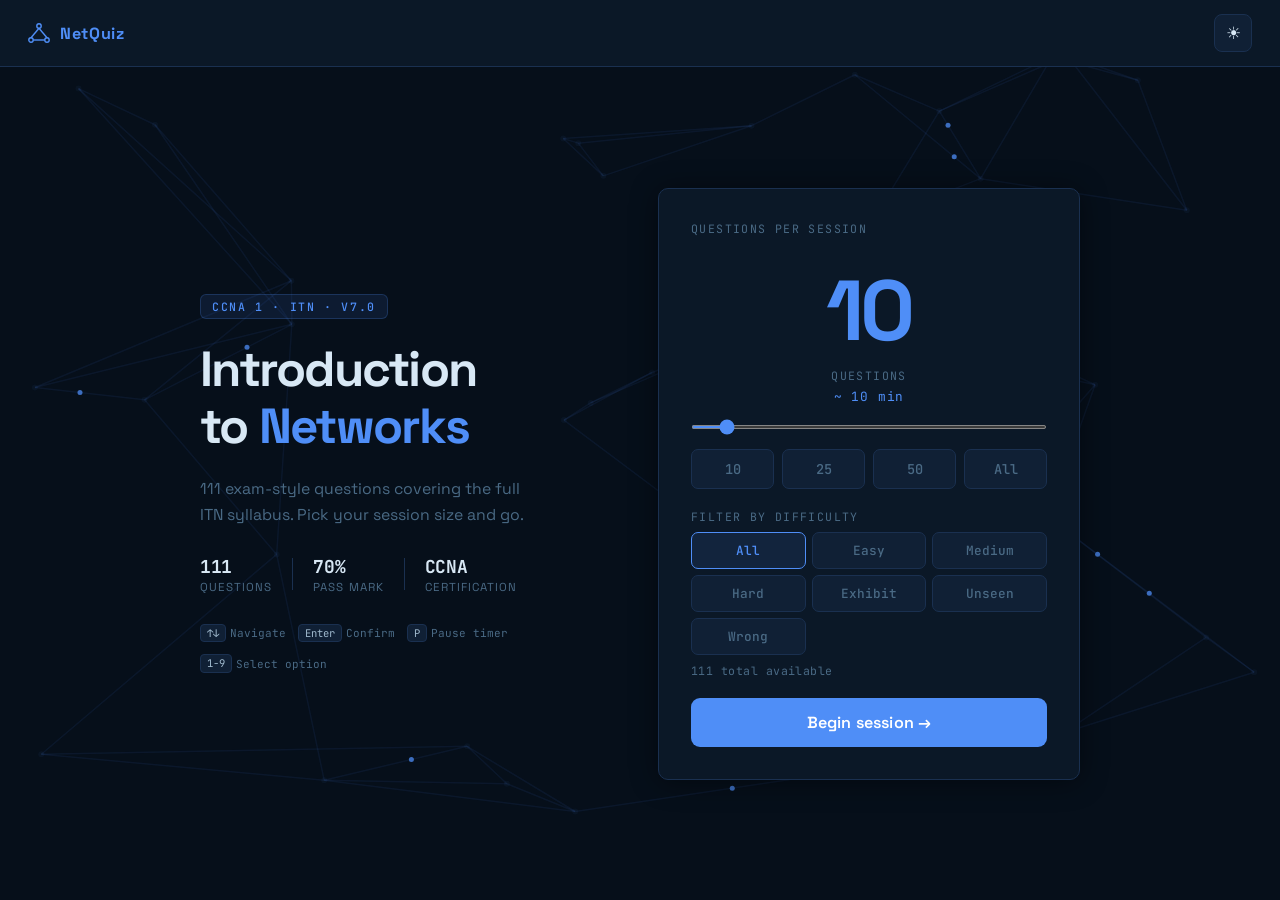
==== commit 63284e54: "Add Wrong answer tracking synced to GitHub - New wrong-data.js file stores questions answered incorr" ====
--- a/quiz-app/index.html
+++ b/quiz-app/index.html
@@ -85,6 +85,7 @@
             <button class="diff-filter-btn" data-diff="hard">Hard</button>
             <button class="diff-filter-btn" data-diff="exhibit">Exhibit</button>
             <button class="diff-filter-btn" data-diff="unseen">Unseen</button>
+            <button class="diff-filter-btn" data-diff="wrong">Wrong</button>
           </div>
           <span id="diff-avail" class="diff-avail">111 total available</span>
         </div>
@@ -128,6 +129,7 @@
         <button class="diff-rate-btn" data-diff="hard">Hard</button>
         <span id="exhibit-badge" class="exhibit-badge" style="display:none;">Exhibit</span>
         <span id="unseen-badge" class="unseen-badge" style="display:none;">New</span>
+        <span id="wrong-badge" class="wrong-badge" style="display:none;">Wrong</span>
       </div>
       <button id="next-btn" class="btn-primary" disabled>Confirm →</button>
     </div>
@@ -162,6 +164,7 @@
   </main>
 
   <script src="difficulty-data.js"></script>
+  <script src="wrong-data.js"></script>
   <script src="explanations.js"></script>
   <script src="app.js"></script>
 </body>
--- a/quiz-app/style.css
+++ b/quiz-app/style.css
@@ -1024,6 +1024,8 @@
   --diff-exhibit-ghost:   rgba(167, 139, 250, 0.12);
   --diff-unseen:          #60A5FA;
   --diff-unseen-ghost:    rgba(96, 165, 250, 0.12);
+  --diff-wrong:           #F87171;
+  --diff-wrong-ghost:     rgba(248, 113, 113, 0.12);
 }
 
 /* ── Start screen filter ── */
@@ -1069,6 +1071,9 @@
 }
 .diff-filter-btn.active[data-diff="unseen"] {
   background: var(--diff-unseen-ghost); border-color: var(--diff-unseen); color: var(--diff-unseen);
+}
+.diff-filter-btn.active[data-diff="wrong"] {
+  background: var(--diff-wrong-ghost); border-color: var(--diff-wrong); color: var(--diff-wrong);
 }
 
 .diff-avail {
@@ -1144,6 +1149,19 @@
   border: 1px solid var(--diff-unseen);
   border-radius: 6px;
   color: var(--diff-unseen);
+  padding: 5px 8px;
+  font-family: var(--font-mono);
+  font-size: 0.72rem;
+  font-weight: 500;
+  text-align: center;
+}
+
+.wrong-badge {
+  flex-shrink: 0;
+  background: var(--diff-wrong-ghost);
+  border: 1px solid var(--diff-wrong);
+  border-radius: 6px;
+  color: var(--diff-wrong);
   padding: 5px 8px;
   font-family: var(--font-mono);
   font-size: 0.72rem;
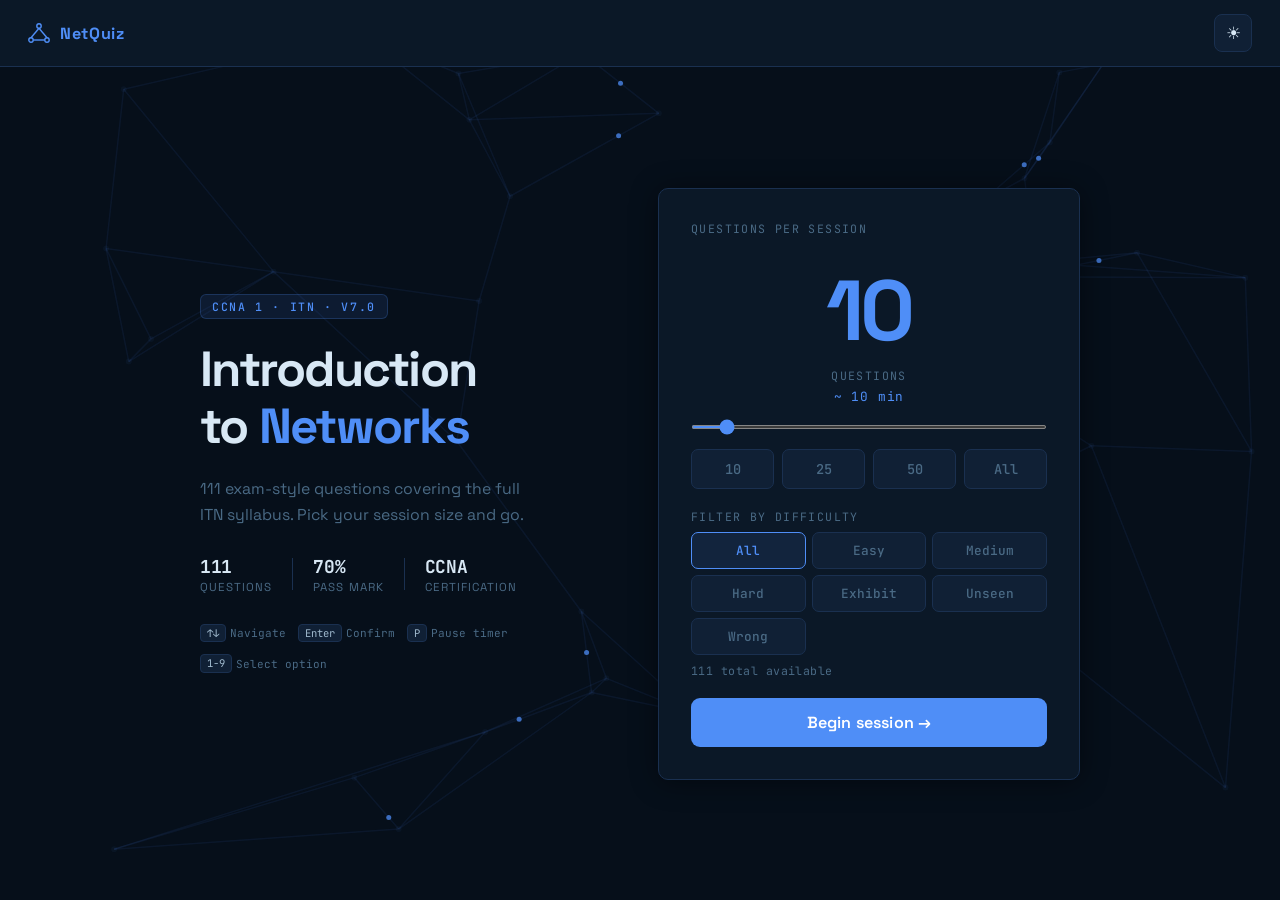
==== commit 448bbc6b: "Add difficulty badge on every question, fix Unseen badge/filter - Shows Easy/Medium/Hard badge (colo" ====
--- a/quiz-app/index.html
+++ b/quiz-app/index.html
@@ -127,6 +127,7 @@
         <button class="diff-rate-btn" data-diff="easy">Easy</button>
         <button class="diff-rate-btn" data-diff="medium">Medium</button>
         <button class="diff-rate-btn" data-diff="hard">Hard</button>
+        <span id="diff-badge" class="diff-badge" style="display:none;"></span>
         <span id="exhibit-badge" class="exhibit-badge" style="display:none;">Exhibit</span>
         <span id="unseen-badge" class="unseen-badge" style="display:none;">New</span>
         <span id="wrong-badge" class="wrong-badge" style="display:none;">Wrong</span>
--- a/quiz-app/style.css
+++ b/quiz-app/style.css
@@ -1130,6 +1130,20 @@
   background: var(--diff-hard-ghost); border-color: var(--diff-hard); color: var(--diff-hard);
 }
 
+.diff-badge {
+  flex-shrink: 0;
+  border-radius: 6px;
+  padding: 5px 8px;
+  font-family: var(--font-mono);
+  font-size: 0.72rem;
+  font-weight: 500;
+  text-align: center;
+  border: 1px solid transparent;
+}
+.diff-badge-easy   { background: var(--diff-easy-ghost);   border-color: var(--diff-easy);   color: var(--diff-easy);   }
+.diff-badge-medium { background: var(--diff-medium-ghost); border-color: var(--diff-medium); color: var(--diff-medium); }
+.diff-badge-hard   { background: var(--diff-hard-ghost);   border-color: var(--diff-hard);   color: var(--diff-hard);   }
+
 .exhibit-badge {
   flex-shrink: 0;
   background: var(--diff-exhibit-ghost);
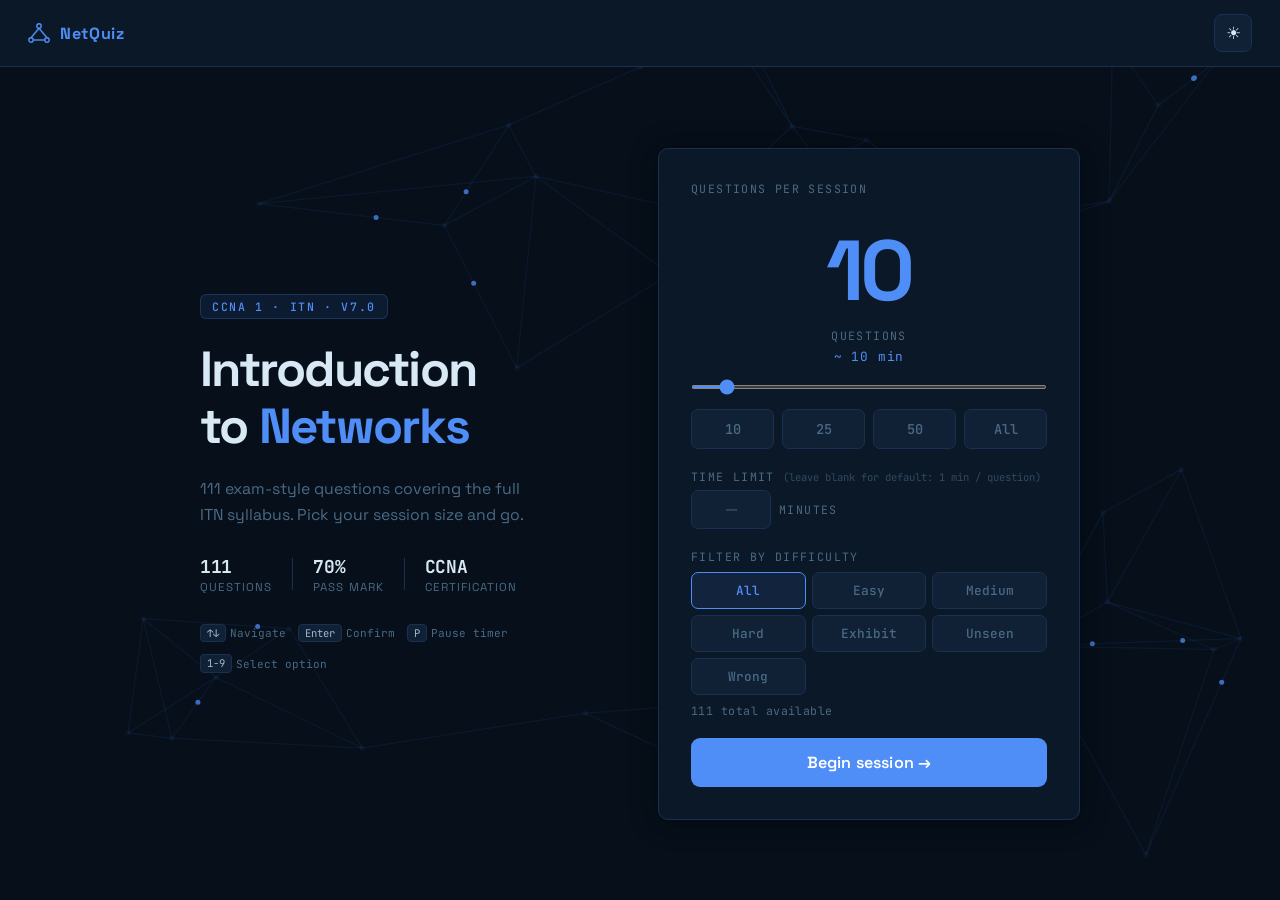
==== commit 5b58ce01: "Add AND filter logic and custom timer input Difficulty filters (easy/medium/hard) now AND with speci" ====
--- a/quiz-app/index.html
+++ b/quiz-app/index.html
@@ -75,6 +75,13 @@
           <button class="pick-btn" data-n="25">25</button>
           <button class="pick-btn" data-n="50">50</button>
           <button class="pick-btn" data-n="111">All</button>
+        </div>
+        <div class="timer-limit-wrap">
+          <p class="picker-label">Time limit <span class="picker-label-hint">(leave blank for default: 1 min / question)</span></p>
+          <div class="timer-limit-row">
+            <input type="number" id="custom-time" min="1" max="999" placeholder="—" />
+            <span class="big-count-unit">minutes</span>
+          </div>
         </div>
         <div class="diff-filter-wrap">
           <p class="picker-label">Filter by difficulty</p>
--- a/quiz-app/style.css
+++ b/quiz-app/style.css
@@ -1028,6 +1028,46 @@
   --diff-wrong-ghost:     rgba(248, 113, 113, 0.12);
 }
 
+/* ── Custom timer input ── */
+.timer-limit-wrap {
+  display: flex;
+  flex-direction: column;
+  gap: 6px;
+}
+
+.picker-label-hint {
+  font-size: 0.62rem;
+  opacity: 0.6;
+  text-transform: none;
+  letter-spacing: 0;
+}
+
+.timer-limit-row {
+  display: flex;
+  align-items: center;
+  gap: 8px;
+}
+
+#custom-time {
+  font-family: var(--font-mono);
+  font-size: 1.1rem;
+  font-weight: 600;
+  color: var(--text);
+  background: var(--surface-2);
+  border: 1px solid var(--border);
+  border-radius: 7px;
+  padding: 6px 10px;
+  width: 80px;
+  text-align: center;
+  outline: none;
+  -moz-appearance: textfield;
+  transition: border-color var(--transition), color var(--transition);
+}
+#custom-time:focus { border-color: var(--accent); }
+#custom-time::placeholder { color: var(--text-muted); opacity: 0.5; }
+#custom-time::-webkit-outer-spin-button,
+#custom-time::-webkit-inner-spin-button { -webkit-appearance: none; }
+
 /* ── Start screen filter ── */
 .diff-filter-wrap {
   display: flex;
@@ -1252,13 +1292,11 @@
   font-size: 0.88rem;
   line-height: 1.5;
   color: var(--text);
-  cursor: grab;
+  cursor: pointer;
   transition: background var(--transition), border-color var(--transition), box-shadow var(--transition);
   user-select: none;
   position: relative;
 }
-
-.matching-item:active { cursor: grabbing; }
 
 .matching-item:hover:not(.matched):not(.locked) {
   background: var(--surface-2);
@@ -1272,8 +1310,7 @@
 }
 
 .matching-item.matching-target {
-  border-color: var(--accent);
-  background: var(--accent-ghost);
+  border-color: var(--border);
 }
 
 .matching-item.matched {
@@ -1299,6 +1336,13 @@
 }
 
 .matching-item.matched .match-letter { opacity: 0.7; }
+
+.matching-hint {
+  font-size: 0.8rem;
+  color: var(--text-muted);
+  text-align: center;
+  margin-bottom: 10px;
+}
 
 /* SVG overlay for drawing connection lines */
 .matching-svg-overlay {
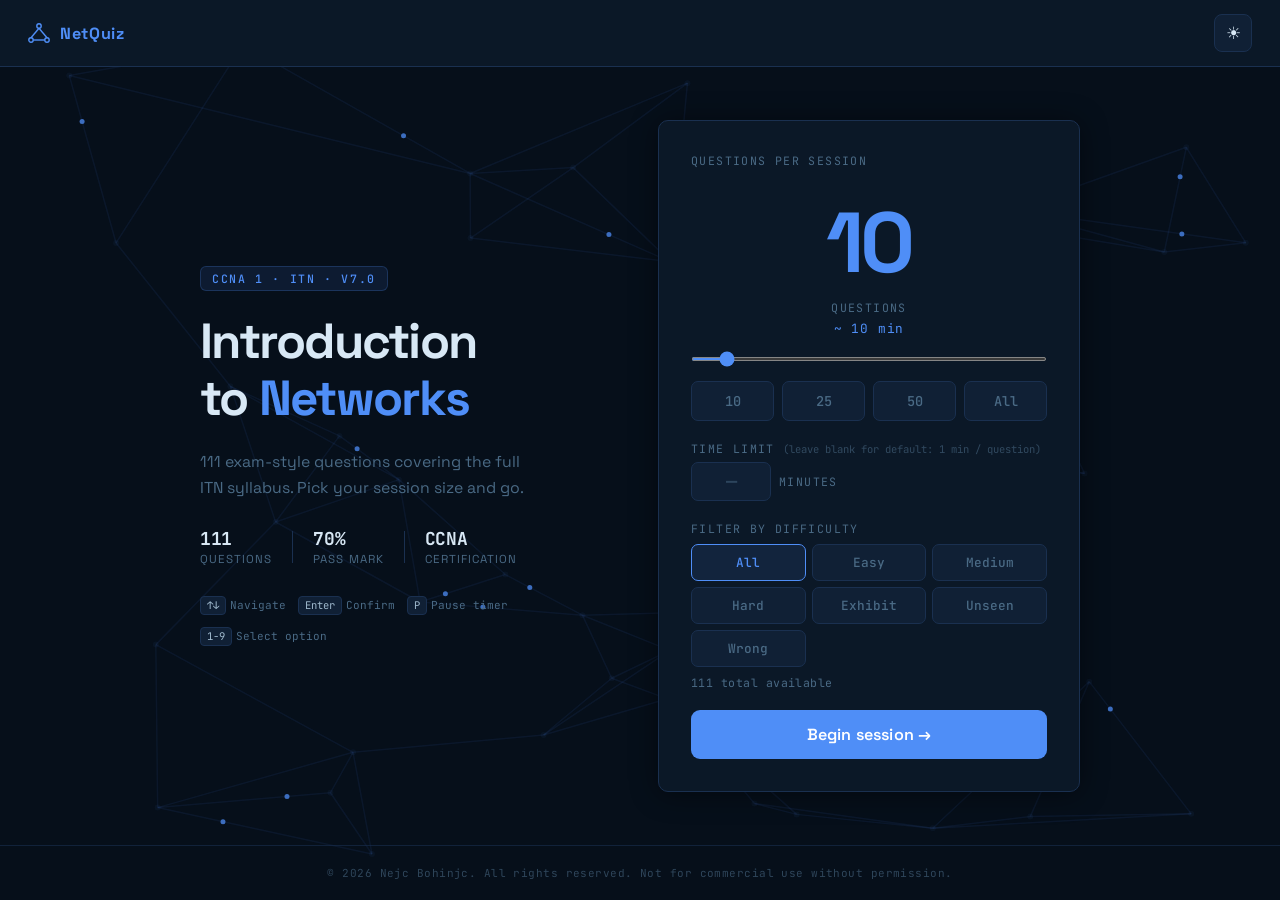
==== commit b3c91906: "Add copyright footer Nejc Bohinjc copyright notice with dynamic year and non-commercial use clause. " ====
--- a/quiz-app/index.html
+++ b/quiz-app/index.html
@@ -171,6 +171,10 @@
     </div>
   </main>
 
+  <footer class="site-footer">
+    <p>&copy; <span id="footer-year"></span> Nejc Bohinjc. All rights reserved. Not for commercial use without permission.</p>
+  </footer>
+
   <script src="difficulty-data.js"></script>
   <script src="wrong-data.js"></script>
   <script src="explanations.js"></script>
--- a/quiz-app/style.css
+++ b/quiz-app/style.css
@@ -1448,3 +1448,15 @@
 @media (prefers-reduced-motion: reduce) {
   *, *::before, *::after { transition: none !important; animation: none !important; }
 }
+
+/* ── Footer ── */
+.site-footer {
+  text-align: center;
+  padding: 20px 16px;
+  font-family: var(--font-mono);
+  font-size: 0.65rem;
+  color: var(--text-muted);
+  letter-spacing: 0.04em;
+  border-top: 1px solid var(--border);
+  opacity: 0.6;
+}
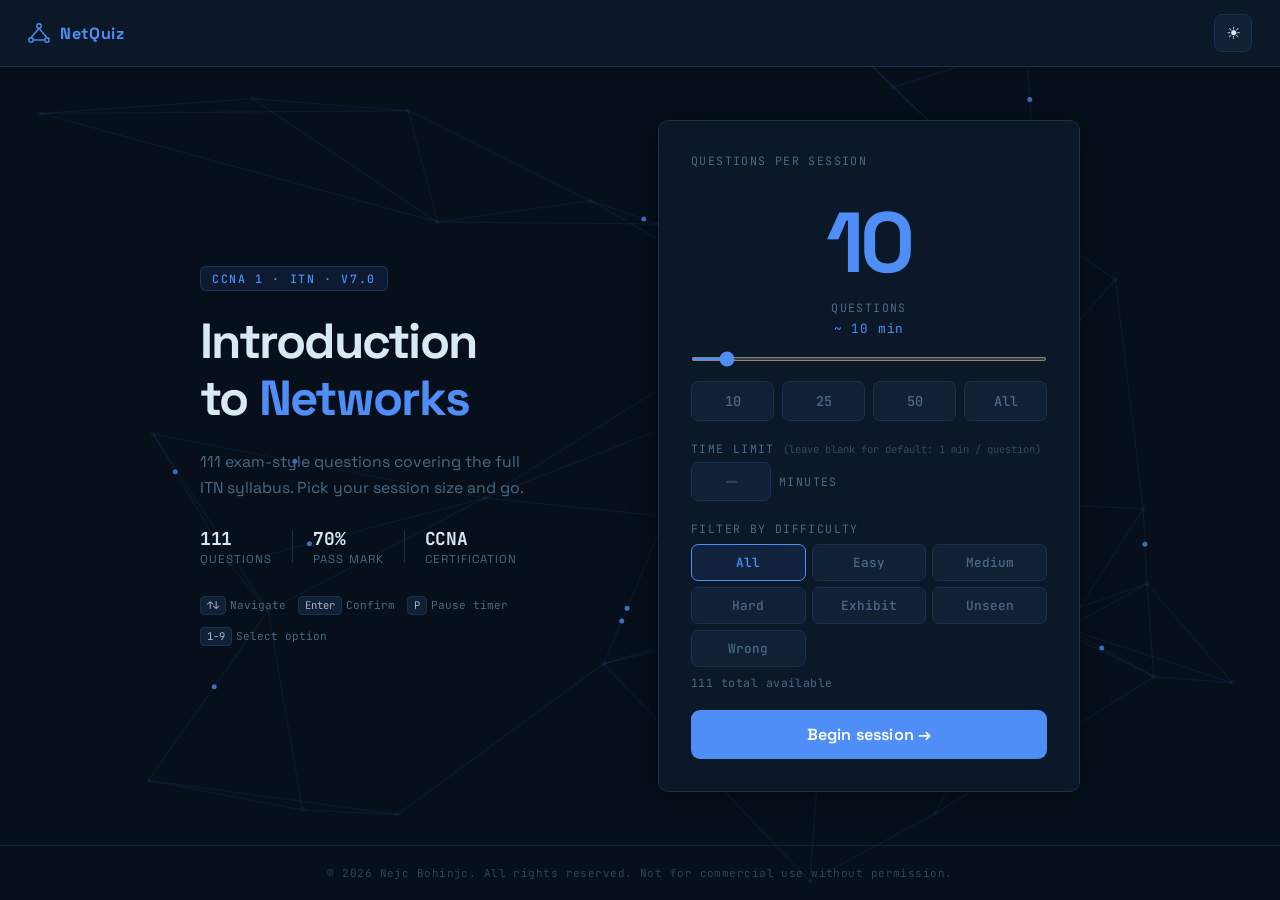
==== commit 8f9b71ee: "Add lightbox for exhibit images Clicking an exhibit image now opens a full-screen overlay instead of" ====
--- a/quiz-app/index.html
+++ b/quiz-app/index.html
@@ -171,6 +171,11 @@
     </div>
   </main>
 
+  <div id="lightbox" class="lightbox" style="display:none;" role="dialog" aria-modal="true">
+    <button id="lightbox-close" class="lightbox-close" aria-label="Close">&times;</button>
+    <img id="lightbox-img" class="lightbox-img" alt="Exhibit" />
+  </div>
+
   <footer class="site-footer">
     <p>&copy; <span id="footer-year"></span> Nejc Bohinjc. All rights reserved. Not for commercial use without permission.</p>
   </footer>
--- a/quiz-app/style.css
+++ b/quiz-app/style.css
@@ -1225,11 +1225,15 @@
 
 /* ── Explanation (shown on wrong answer) ── */
 .explanation-wrap {
-  background: rgba(239, 68, 68, 0.08);
-  border: 1px solid rgba(239, 68, 68, 0.30);
   border-radius: 8px;
   padding: 12px 16px;
   margin-bottom: 16px;
+  background: rgba(239, 68, 68, 0.08);
+  border: 1px solid rgba(239, 68, 68, 0.30);
+}
+.explanation-wrap.correct {
+  background: rgba(34, 197, 94, 0.08);
+  border-color: rgba(34, 197, 94, 0.35);
 }
 
 .explanation-text {
@@ -1398,6 +1402,41 @@
 }
 
 .exhibit-img:hover { opacity: 0.9; }
+
+/* ── Lightbox ── */
+.lightbox {
+  position: fixed;
+  inset: 0;
+  z-index: 1000;
+  background: rgba(0, 0, 0, 0.85);
+  display: flex;
+  align-items: center;
+  justify-content: center;
+  cursor: zoom-out;
+}
+
+.lightbox-img {
+  max-width: 92vw;
+  max-height: 90vh;
+  border-radius: 8px;
+  box-shadow: 0 8px 40px rgba(0,0,0,0.6);
+  cursor: default;
+}
+
+.lightbox-close {
+  position: fixed;
+  top: 16px;
+  right: 20px;
+  background: none;
+  border: none;
+  color: #fff;
+  font-size: 2rem;
+  line-height: 1;
+  cursor: pointer;
+  opacity: 0.75;
+  transition: opacity 0.15s;
+}
+.lightbox-close:hover { opacity: 1; }
 
 /* ─────────────────────────────────────────
    RESPONSIVE
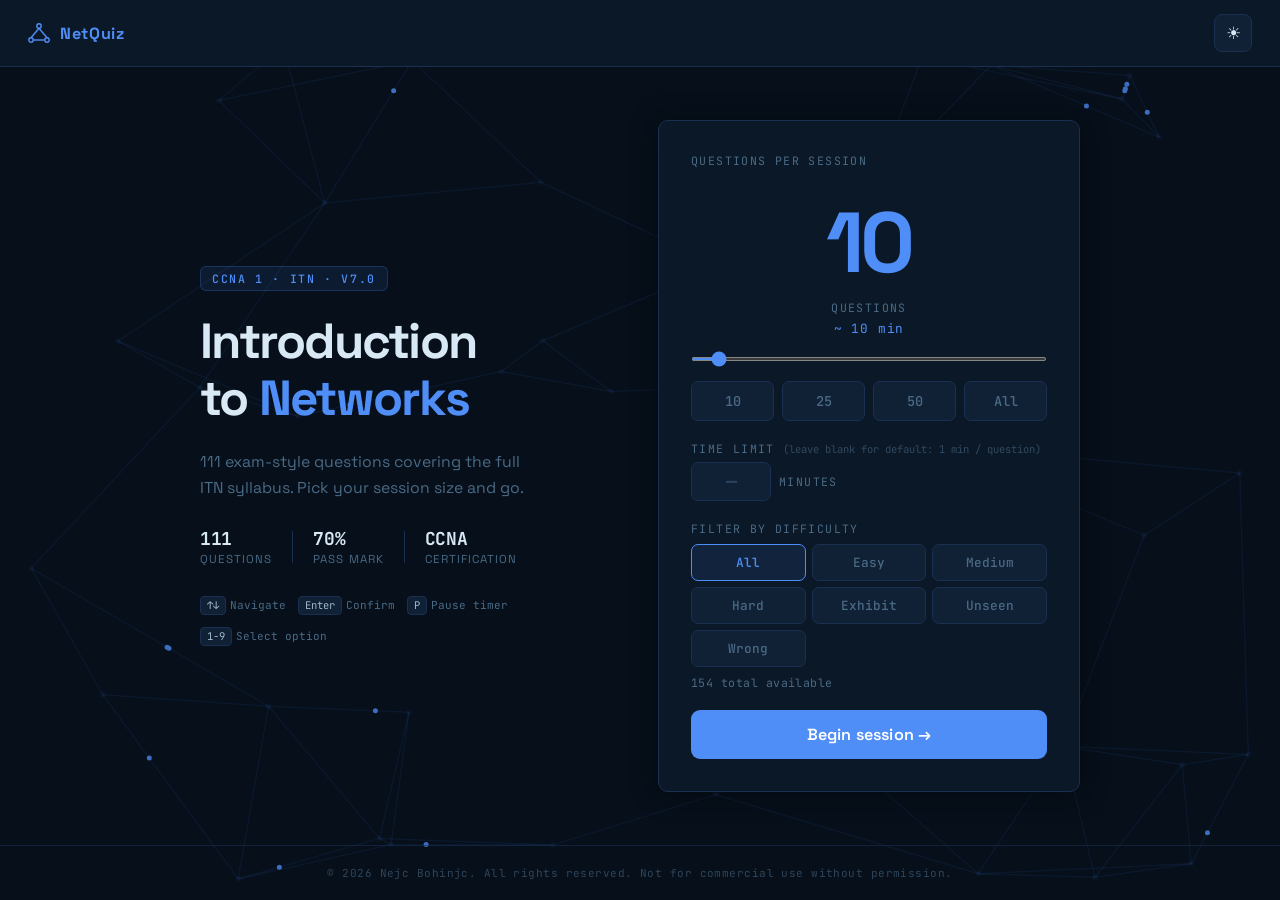
==== commit d0cf8a59: "Prevent stale browser cache of app assets The app rewrites its own data files (questions, difficulti" ====
--- a/quiz-app/index.html
+++ b/quiz-app/index.html
@@ -7,7 +7,7 @@
   <link rel="preconnect" href="https://fonts.googleapis.com">
   <link rel="preconnect" href="https://fonts.gstatic.com" crossorigin>
   <link href="https://fonts.googleapis.com/css2?family=Space+Grotesk:wght@400;500;600;700&family=JetBrains+Mono:wght@400;500;700&display=swap" rel="stylesheet">
-  <link rel="stylesheet" href="style.css" />
+  <link rel="stylesheet" href="style.css?v=2" />
 </head>
 <body>
   <canvas id="bg-canvas"></canvas>
@@ -180,9 +180,9 @@
     <p>&copy; <span id="footer-year"></span> Nejc Bohinjc. All rights reserved. Not for commercial use without permission.</p>
   </footer>
 
-  <script src="difficulty-data.js"></script>
-  <script src="wrong-data.js"></script>
-  <script src="explanations.js"></script>
-  <script src="app.js"></script>
+  <script src="difficulty-data.js?v=2"></script>
+  <script src="wrong-data.js?v=2"></script>
+  <script src="explanations.js?v=2"></script>
+  <script src="app.js?v=2"></script>
 </body>
 </html>
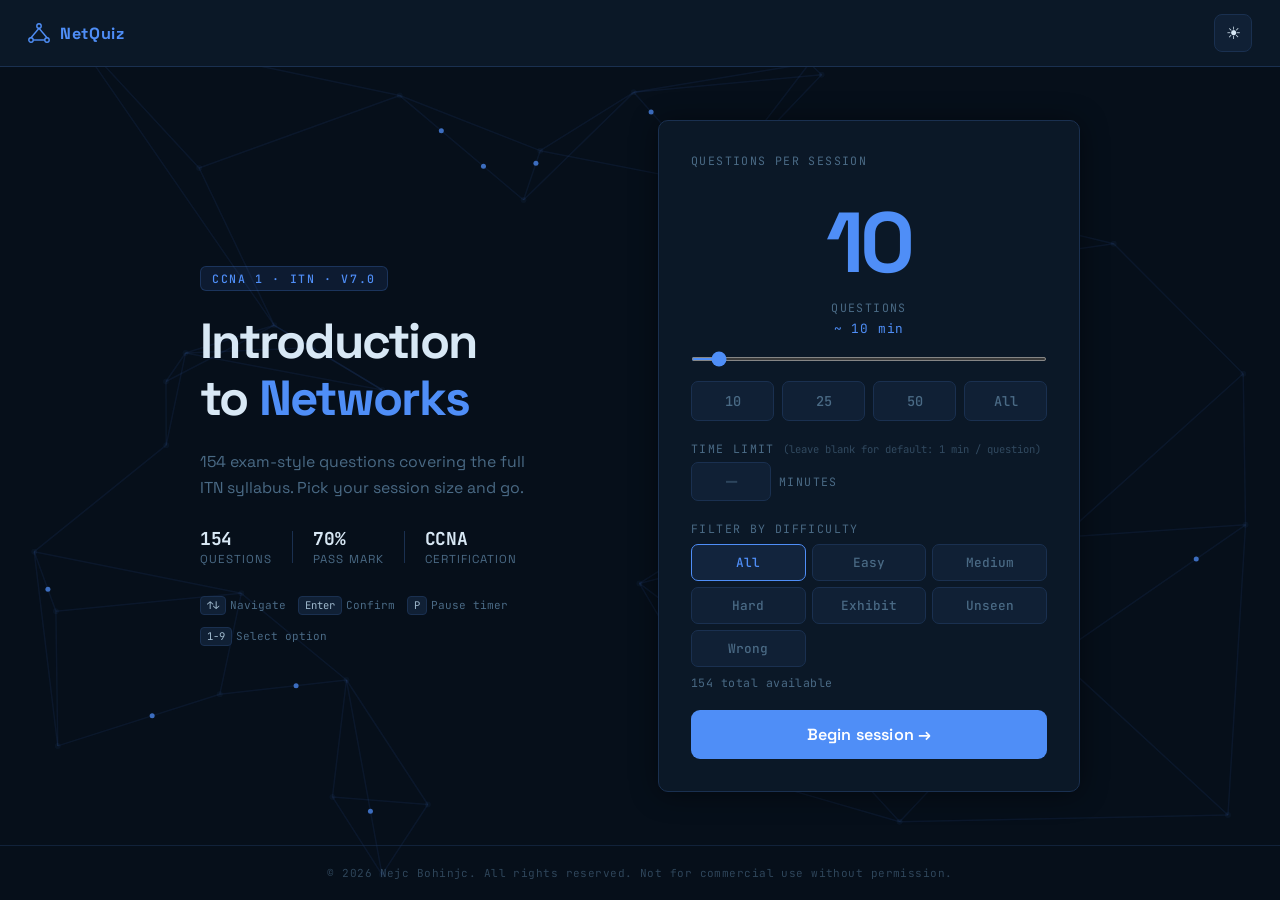
==== commit 53f18342: "Support static hosting (GitHub Pages) and update question count Guard server-sync calls behind IS_LO" ====
--- a/quiz-app/index.html
+++ b/quiz-app/index.html
@@ -7,7 +7,7 @@
   <link rel="preconnect" href="https://fonts.googleapis.com">
   <link rel="preconnect" href="https://fonts.gstatic.com" crossorigin>
   <link href="https://fonts.googleapis.com/css2?family=Space+Grotesk:wght@400;500;600;700&family=JetBrains+Mono:wght@400;500;700&display=swap" rel="stylesheet">
-  <link rel="stylesheet" href="style.css?v=2" />
+  <link rel="stylesheet" href="style.css?v=3" />
 </head>
 <body>
   <canvas id="bg-canvas"></canvas>
@@ -37,10 +37,10 @@
       <div class="start-info">
         <span class="course-tag">CCNA 1 · ITN · v7.0</span>
         <h1>Introduction<br>to <em>Networks</em></h1>
-        <p class="start-desc">111 exam-style questions covering the full ITN syllabus. Pick your session size and go.</p>
+        <p class="start-desc">154 exam-style questions covering the full ITN syllabus. Pick your session size and go.</p>
         <div class="start-stats">
           <div class="start-stat">
-            <span class="stat-num">111</span>
+            <span class="stat-num">154</span>
             <span class="stat-lbl">questions</span>
           </div>
           <div class="stat-divider"></div>
@@ -65,16 +65,16 @@
       <div class="start-picker card">
         <p class="picker-label">Questions per session</p>
         <div class="big-count-wrap">
-          <input type="number" id="q-count" min="1" max="111" value="10" />
+          <input type="number" id="q-count" min="1" max="154" value="10" />
           <span class="big-count-unit">questions</span>
           <span id="time-estimate" class="time-estimate">~ 10 min</span>
         </div>
-        <input type="range" id="q-slider" min="1" max="111" value="10" />
+        <input type="range" id="q-slider" min="1" max="154" value="10" />
         <div class="quick-picks">
           <button class="pick-btn" data-n="10">10</button>
           <button class="pick-btn" data-n="25">25</button>
           <button class="pick-btn" data-n="50">50</button>
-          <button class="pick-btn" data-n="111">All</button>
+          <button class="pick-btn" data-n="154">All</button>
         </div>
         <div class="timer-limit-wrap">
           <p class="picker-label">Time limit <span class="picker-label-hint">(leave blank for default: 1 min / question)</span></p>
@@ -94,7 +94,7 @@
             <button class="diff-filter-btn" data-diff="unseen">Unseen</button>
             <button class="diff-filter-btn" data-diff="wrong">Wrong</button>
           </div>
-          <span id="diff-avail" class="diff-avail">111 total available</span>
+          <span id="diff-avail" class="diff-avail">154 total available</span>
         </div>
         <button id="start-btn" class="btn-primary">Begin session →</button>
       </div>
@@ -180,9 +180,9 @@
     <p>&copy; <span id="footer-year"></span> Nejc Bohinjc. All rights reserved. Not for commercial use without permission.</p>
   </footer>
 
-  <script src="difficulty-data.js?v=2"></script>
-  <script src="wrong-data.js?v=2"></script>
-  <script src="explanations.js?v=2"></script>
-  <script src="app.js?v=2"></script>
+  <script src="difficulty-data.js?v=3"></script>
+  <script src="wrong-data.js?v=3"></script>
+  <script src="explanations.js?v=3"></script>
+  <script src="app.js?v=3"></script>
 </body>
 </html>
